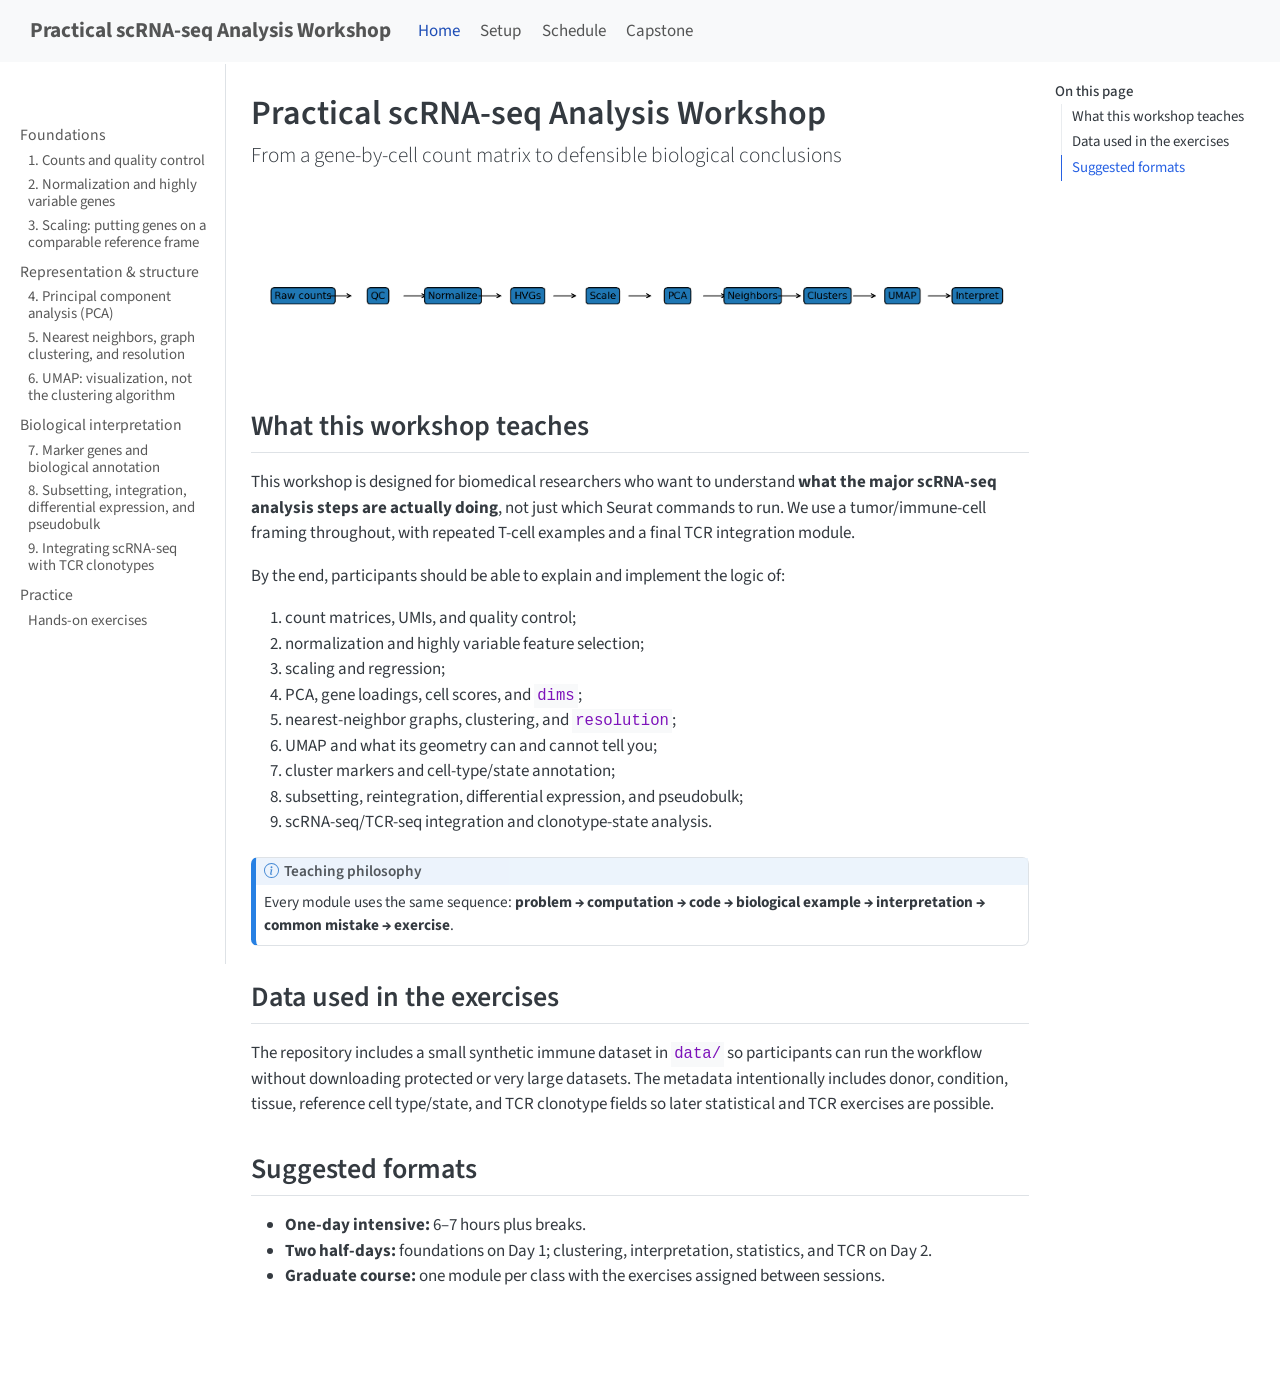
==== index.html @ 1e68eed1 "Built site for gh-pages" ====
<!DOCTYPE html>
<html xmlns="http://www.w3.org/1999/xhtml" lang="en" xml:lang="en"><head>

<meta charset="utf-8">
<meta name="generator" content="quarto-1.7.32">

<meta name="viewport" content="width=device-width, initial-scale=1.0, user-scalable=yes">


<title>Practical scRNA-seq Analysis Workshop</title>
<style>
code{white-space: pre-wrap;}
span.smallcaps{font-variant: small-caps;}
div.columns{display: flex; gap: min(4vw, 1.5em);}
div.column{flex: auto; overflow-x: auto;}
div.hanging-indent{margin-left: 1.5em; text-indent: -1.5em;}
ul.task-list{list-style: none;}
ul.task-list li input[type="checkbox"] {
  width: 0.8em;
  margin: 0 0.8em 0.2em -1em; /* quarto-specific, see https://github.com/quarto-dev/quarto-cli/issues/4556 */ 
  vertical-align: middle;
}
</style>


<script src="site_libs/quarto-nav/quarto-nav.js"></script>
<script src="site_libs/quarto-nav/headroom.min.js"></script>
<script src="site_libs/clipboard/clipboard.min.js"></script>
<script src="site_libs/quarto-search/autocomplete.umd.js"></script>
<script src="site_libs/quarto-search/fuse.min.js"></script>
<script src="site_libs/quarto-search/quarto-search.js"></script>
<meta name="quarto:offset" content="./">
<script src="site_libs/quarto-html/quarto.js" type="module"></script>
<script src="site_libs/quarto-html/tabsets/tabsets.js" type="module"></script>
<script src="site_libs/quarto-html/popper.min.js"></script>
<script src="site_libs/quarto-html/tippy.umd.min.js"></script>
<script src="site_libs/quarto-html/anchor.min.js"></script>
<link href="site_libs/quarto-html/tippy.css" rel="stylesheet">
<link href="site_libs/quarto-html/quarto-syntax-highlighting-37eea08aefeeee20ff55810ff984fec1.css" rel="stylesheet" id="quarto-text-highlighting-styles">
<script src="site_libs/bootstrap/bootstrap.min.js"></script>
<link href="site_libs/bootstrap/bootstrap-icons.css" rel="stylesheet">
<link href="site_libs/bootstrap/bootstrap-d23f626b3b1ff3617f8e866f5221dda9.min.css" rel="stylesheet" append-hash="true" id="quarto-bootstrap" data-mode="light">
<script id="quarto-search-options" type="application/json">{
  "location": "navbar",
  "copy-button": false,
  "collapse-after": 3,
  "panel-placement": "end",
  "type": "overlay",
  "limit": 50,
  "keyboard-shortcut": [
    "f",
    "/",
    "s"
  ],
  "show-item-context": false,
  "language": {
    "search-no-results-text": "No results",
    "search-matching-documents-text": "matching documents",
    "search-copy-link-title": "Copy link to search",
    "search-hide-matches-text": "Hide additional matches",
    "search-more-match-text": "more match in this document",
    "search-more-matches-text": "more matches in this document",
    "search-clear-button-title": "Clear",
    "search-text-placeholder": "",
    "search-detached-cancel-button-title": "Cancel",
    "search-submit-button-title": "Submit",
    "search-label": "Search"
  }
}</script>


<link rel="stylesheet" href="styles.css">
</head>

<body class="nav-sidebar docked nav-fixed quarto-light">

<div id="quarto-search-results"></div>
  <header id="quarto-header" class="headroom fixed-top">
    <nav class="navbar navbar-expand-lg " data-bs-theme="dark">
      <div class="navbar-container container-fluid">
      <div class="navbar-brand-container mx-auto">
    <a class="navbar-brand" href="./index.html">
    <span class="navbar-title">Practical scRNA-seq Analysis Workshop</span>
    </a>
  </div>
            <div id="quarto-search" class="" title="Search"></div>
          <button class="navbar-toggler" type="button" data-bs-toggle="collapse" data-bs-target="#navbarCollapse" aria-controls="navbarCollapse" role="menu" aria-expanded="false" aria-label="Toggle navigation" onclick="if (window.quartoToggleHeadroom) { window.quartoToggleHeadroom(); }">
  <span class="navbar-toggler-icon"></span>
</button>
          <div class="collapse navbar-collapse" id="navbarCollapse">
            <ul class="navbar-nav navbar-nav-scroll me-auto">
  <li class="nav-item">
    <a class="nav-link active" href="./index.html" aria-current="page"> 
<span class="menu-text">Home</span></a>
  </li>  
  <li class="nav-item">
    <a class="nav-link" href="./setup.html"> 
<span class="menu-text">Setup</span></a>
  </li>  
  <li class="nav-item">
    <a class="nav-link" href="./schedule.html"> 
<span class="menu-text">Schedule</span></a>
  </li>  
  <li class="nav-item">
    <a class="nav-link" href="./capstone.html"> 
<span class="menu-text">Capstone</span></a>
  </li>  
</ul>
            <ul class="navbar-nav navbar-nav-scroll ms-auto">
  <li class="nav-item compact">
    <a class="nav-link" href="https://github.com/aezamora14/scrna-seq-workshop"> <i class="bi bi-github" role="img">
</i> 
<span class="menu-text"></span></a>
  </li>  
</ul>
          </div> <!-- /navcollapse -->
            <div class="quarto-navbar-tools">
</div>
      </div> <!-- /container-fluid -->
    </nav>
  <nav class="quarto-secondary-nav">
    <div class="container-fluid d-flex">
      <button type="button" class="quarto-btn-toggle btn" data-bs-toggle="collapse" role="button" data-bs-target=".quarto-sidebar-collapse-item" aria-controls="quarto-sidebar" aria-expanded="false" aria-label="Toggle sidebar navigation" onclick="if (window.quartoToggleHeadroom) { window.quartoToggleHeadroom(); }">
        <i class="bi bi-layout-text-sidebar-reverse"></i>
      </button>
        <nav class="quarto-page-breadcrumbs" aria-label="breadcrumb"><ol class="breadcrumb"><li class="breadcrumb-item">Practical scRNA-seq Analysis Workshop</li></ol></nav>
        <a class="flex-grow-1" role="navigation" data-bs-toggle="collapse" data-bs-target=".quarto-sidebar-collapse-item" aria-controls="quarto-sidebar" aria-expanded="false" aria-label="Toggle sidebar navigation" onclick="if (window.quartoToggleHeadroom) { window.quartoToggleHeadroom(); }">      
        </a>
      <button type="button" class="btn quarto-search-button" aria-label="Search" onclick="window.quartoOpenSearch();">
        <i class="bi bi-search"></i>
      </button>
    </div>
  </nav>
</header>
<!-- content -->
<div id="quarto-content" class="quarto-container page-columns page-rows-contents page-layout-article page-navbar">
<!-- sidebar -->
  <nav id="quarto-sidebar" class="sidebar collapse collapse-horizontal quarto-sidebar-collapse-item sidebar-navigation docked overflow-auto">
        <div class="mt-2 flex-shrink-0 align-items-center">
        <div class="sidebar-search">
        <div id="quarto-search" class="" title="Search"></div>
        </div>
        </div>
    <div class="sidebar-menu-container"> 
    <ul class="list-unstyled mt-1">
        <li class="sidebar-item sidebar-item-section">
      <div class="sidebar-item-container"> 
            <a class="sidebar-item-text sidebar-link text-start" data-bs-toggle="collapse" data-bs-target="#quarto-sidebar-section-1" role="navigation" aria-expanded="true">
 <span class="menu-text">Foundations</span></a>
          <a class="sidebar-item-toggle text-start" data-bs-toggle="collapse" data-bs-target="#quarto-sidebar-section-1" role="navigation" aria-expanded="true" aria-label="Toggle section">
            <i class="bi bi-chevron-right ms-2"></i>
          </a> 
      </div>
      <ul id="quarto-sidebar-section-1" class="collapse list-unstyled sidebar-section depth1 show">  
          <li class="sidebar-item">
  <div class="sidebar-item-container"> 
  <a href="./lessons/01-counts-qc.html" class="sidebar-item-text sidebar-link">
 <span class="menu-text">1. Counts and quality control</span></a>
  </div>
</li>
          <li class="sidebar-item">
  <div class="sidebar-item-container"> 
  <a href="./lessons/02-normalization-hvg.html" class="sidebar-item-text sidebar-link">
 <span class="menu-text">2. Normalization and highly variable genes</span></a>
  </div>
</li>
          <li class="sidebar-item">
  <div class="sidebar-item-container"> 
  <a href="./lessons/03-scaling.html" class="sidebar-item-text sidebar-link">
 <span class="menu-text">3. Scaling: putting genes on a comparable reference frame</span></a>
  </div>
</li>
      </ul>
  </li>
        <li class="sidebar-item sidebar-item-section">
      <div class="sidebar-item-container"> 
            <a class="sidebar-item-text sidebar-link text-start" data-bs-toggle="collapse" data-bs-target="#quarto-sidebar-section-2" role="navigation" aria-expanded="true">
 <span class="menu-text">Representation &amp; structure</span></a>
          <a class="sidebar-item-toggle text-start" data-bs-toggle="collapse" data-bs-target="#quarto-sidebar-section-2" role="navigation" aria-expanded="true" aria-label="Toggle section">
            <i class="bi bi-chevron-right ms-2"></i>
          </a> 
      </div>
      <ul id="quarto-sidebar-section-2" class="collapse list-unstyled sidebar-section depth1 show">  
          <li class="sidebar-item">
  <div class="sidebar-item-container"> 
  <a href="./lessons/04-pca.html" class="sidebar-item-text sidebar-link">
 <span class="menu-text">4. Principal component analysis (PCA)</span></a>
  </div>
</li>
          <li class="sidebar-item">
  <div class="sidebar-item-container"> 
  <a href="./lessons/05-neighbors-clustering.html" class="sidebar-item-text sidebar-link">
 <span class="menu-text">5. Nearest neighbors, graph clustering, and resolution</span></a>
  </div>
</li>
          <li class="sidebar-item">
  <div class="sidebar-item-container"> 
  <a href="./lessons/06-umap.html" class="sidebar-item-text sidebar-link">
 <span class="menu-text">6. UMAP: visualization, not the clustering algorithm</span></a>
  </div>
</li>
      </ul>
  </li>
        <li class="sidebar-item sidebar-item-section">
      <div class="sidebar-item-container"> 
            <a class="sidebar-item-text sidebar-link text-start" data-bs-toggle="collapse" data-bs-target="#quarto-sidebar-section-3" role="navigation" aria-expanded="true">
 <span class="menu-text">Biological interpretation</span></a>
          <a class="sidebar-item-toggle text-start" data-bs-toggle="collapse" data-bs-target="#quarto-sidebar-section-3" role="navigation" aria-expanded="true" aria-label="Toggle section">
            <i class="bi bi-chevron-right ms-2"></i>
          </a> 
      </div>
      <ul id="quarto-sidebar-section-3" class="collapse list-unstyled sidebar-section depth1 show">  
          <li class="sidebar-item">
  <div class="sidebar-item-container"> 
  <a href="./lessons/07-markers-annotation.html" class="sidebar-item-text sidebar-link">
 <span class="menu-text">7. Marker genes and biological annotation</span></a>
  </div>
</li>
          <li class="sidebar-item">
  <div class="sidebar-item-container"> 
  <a href="./lessons/08-subsetting-integration-de.html" class="sidebar-item-text sidebar-link">
 <span class="menu-text">8. Subsetting, integration, differential expression, and pseudobulk</span></a>
  </div>
</li>
          <li class="sidebar-item">
  <div class="sidebar-item-container"> 
  <a href="./lessons/09-tcr-integration.html" class="sidebar-item-text sidebar-link">
 <span class="menu-text">9. Integrating scRNA-seq with TCR clonotypes</span></a>
  </div>
</li>
      </ul>
  </li>
        <li class="sidebar-item sidebar-item-section">
      <div class="sidebar-item-container"> 
            <a class="sidebar-item-text sidebar-link text-start" data-bs-toggle="collapse" data-bs-target="#quarto-sidebar-section-4" role="navigation" aria-expanded="true">
 <span class="menu-text">Practice</span></a>
          <a class="sidebar-item-toggle text-start" data-bs-toggle="collapse" data-bs-target="#quarto-sidebar-section-4" role="navigation" aria-expanded="true" aria-label="Toggle section">
            <i class="bi bi-chevron-right ms-2"></i>
          </a> 
      </div>
      <ul id="quarto-sidebar-section-4" class="collapse list-unstyled sidebar-section depth1 show">  
          <li class="sidebar-item">
  <div class="sidebar-item-container"> 
  <a href="./exercises/index.html" class="sidebar-item-text sidebar-link">
 <span class="menu-text">Hands-on exercises</span></a>
  </div>
</li>
      </ul>
  </li>
    </ul>
    </div>
</nav>
<div id="quarto-sidebar-glass" class="quarto-sidebar-collapse-item" data-bs-toggle="collapse" data-bs-target=".quarto-sidebar-collapse-item"></div>
<!-- margin-sidebar -->
    <div id="quarto-margin-sidebar" class="sidebar margin-sidebar">
        <nav id="TOC" role="doc-toc" class="toc-active">
    <h2 id="toc-title">On this page</h2>
   
  <ul>
  <li><a href="#what-this-workshop-teaches" id="toc-what-this-workshop-teaches" class="nav-link active" data-scroll-target="#what-this-workshop-teaches">What this workshop teaches</a></li>
  <li><a href="#data-used-in-the-exercises" id="toc-data-used-in-the-exercises" class="nav-link" data-scroll-target="#data-used-in-the-exercises">Data used in the exercises</a></li>
  <li><a href="#suggested-formats" id="toc-suggested-formats" class="nav-link" data-scroll-target="#suggested-formats">Suggested formats</a></li>
  </ul>
</nav>
    </div>
<!-- main -->
<main class="content" id="quarto-document-content">

<header id="title-block-header" class="quarto-title-block default">
<div class="quarto-title">
<h1 class="title">Practical scRNA-seq Analysis Workshop</h1>
<p class="subtitle lead">From a gene-by-cell count matrix to defensible biological conclusions</p>
</div>



<div class="quarto-title-meta">

    
  
    
  </div>
  


</header>


<p><img src="figures/workflow.png" class="img-fluid" style="width:100.0%" alt="scRNA-seq analysis workflow"></p>
<section id="what-this-workshop-teaches" class="level2">
<h2 class="anchored" data-anchor-id="what-this-workshop-teaches">What this workshop teaches</h2>
<p>This workshop is designed for biomedical researchers who want to understand <strong>what the major scRNA-seq analysis steps are actually doing</strong>, not just which Seurat commands to run. We use a tumor/immune-cell framing throughout, with repeated T-cell examples and a final TCR integration module.</p>
<p>By the end, participants should be able to explain and implement the logic of:</p>
<ol type="1">
<li>count matrices, UMIs, and quality control;</li>
<li>normalization and highly variable feature selection;</li>
<li>scaling and regression;</li>
<li>PCA, gene loadings, cell scores, and <code>dims</code>;</li>
<li>nearest-neighbor graphs, clustering, and <code>resolution</code>;</li>
<li>UMAP and what its geometry can and cannot tell you;</li>
<li>cluster markers and cell-type/state annotation;</li>
<li>subsetting, reintegration, differential expression, and pseudobulk;</li>
<li>scRNA-seq/TCR-seq integration and clonotype-state analysis.</li>
</ol>
<div class="callout callout-style-default callout-note callout-titled">
<div class="callout-header d-flex align-content-center">
<div class="callout-icon-container">
<i class="callout-icon"></i>
</div>
<div class="callout-title-container flex-fill">
Teaching philosophy
</div>
</div>
<div class="callout-body-container callout-body">
<p>Every module uses the same sequence: <strong>problem → computation → code → biological example → interpretation → common mistake → exercise</strong>.</p>
</div>
</div>
</section>
<section id="data-used-in-the-exercises" class="level2">
<h2 class="anchored" data-anchor-id="data-used-in-the-exercises">Data used in the exercises</h2>
<p>The repository includes a small synthetic immune dataset in <code>data/</code> so participants can run the workflow without downloading protected or very large datasets. The metadata intentionally includes donor, condition, tissue, reference cell type/state, and TCR clonotype fields so later statistical and TCR exercises are possible.</p>
</section>
<section id="suggested-formats" class="level2">
<h2 class="anchored" data-anchor-id="suggested-formats">Suggested formats</h2>
<ul>
<li><strong>One-day intensive:</strong> 6–7 hours plus breaks.</li>
<li><strong>Two half-days:</strong> foundations on Day 1; clustering, interpretation, statistics, and TCR on Day 2.</li>
<li><strong>Graduate course:</strong> one module per class with the exercises assigned between sessions.</li>
</ul>


</section>

</main> <!-- /main -->
<script id="quarto-html-after-body" type="application/javascript">
  window.document.addEventListener("DOMContentLoaded", function (event) {
    const icon = "";
    const anchorJS = new window.AnchorJS();
    anchorJS.options = {
      placement: 'right',
      icon: icon
    };
    anchorJS.add('.anchored');
    const isCodeAnnotation = (el) => {
      for (const clz of el.classList) {
        if (clz.startsWith('code-annotation-')) {                     
          return true;
        }
      }
      return false;
    }
    const onCopySuccess = function(e) {
      // button target
      const button = e.trigger;
      // don't keep focus
      button.blur();
      // flash "checked"
      button.classList.add('code-copy-button-checked');
      var currentTitle = button.getAttribute("title");
      button.setAttribute("title", "Copied!");
      let tooltip;
      if (window.bootstrap) {
        button.setAttribute("data-bs-toggle", "tooltip");
        button.setAttribute("data-bs-placement", "left");
        button.setAttribute("data-bs-title", "Copied!");
        tooltip = new bootstrap.Tooltip(button, 
          { trigger: "manual", 
            customClass: "code-copy-button-tooltip",
            offset: [0, -8]});
        tooltip.show();    
      }
      setTimeout(function() {
        if (tooltip) {
          tooltip.hide();
          button.removeAttribute("data-bs-title");
          button.removeAttribute("data-bs-toggle");
          button.removeAttribute("data-bs-placement");
        }
        button.setAttribute("title", currentTitle);
        button.classList.remove('code-copy-button-checked');
      }, 1000);
      // clear code selection
      e.clearSelection();
    }
    const getTextToCopy = function(trigger) {
        const codeEl = trigger.previousElementSibling.cloneNode(true);
        for (const childEl of codeEl.children) {
          if (isCodeAnnotation(childEl)) {
            childEl.remove();
          }
        }
        return codeEl.innerText;
    }
    const clipboard = new window.ClipboardJS('.code-copy-button:not([data-in-quarto-modal])', {
      text: getTextToCopy
    });
    clipboard.on('success', onCopySuccess);
    if (window.document.getElementById('quarto-embedded-source-code-modal')) {
      const clipboardModal = new window.ClipboardJS('.code-copy-button[data-in-quarto-modal]', {
        text: getTextToCopy,
        container: window.document.getElementById('quarto-embedded-source-code-modal')
      });
      clipboardModal.on('success', onCopySuccess);
    }
      var localhostRegex = new RegExp(/^(?:http|https):\/\/localhost\:?[0-9]*\//);
      var mailtoRegex = new RegExp(/^mailto:/);
        var filterRegex = new RegExp('/' + window.location.host + '/');
      var isInternal = (href) => {
          return filterRegex.test(href) || localhostRegex.test(href) || mailtoRegex.test(href);
      }
      // Inspect non-navigation links and adorn them if external
     var links = window.document.querySelectorAll('a[href]:not(.nav-link):not(.navbar-brand):not(.toc-action):not(.sidebar-link):not(.sidebar-item-toggle):not(.pagination-link):not(.no-external):not([aria-hidden]):not(.dropdown-item):not(.quarto-navigation-tool):not(.about-link)');
      for (var i=0; i<links.length; i++) {
        const link = links[i];
        if (!isInternal(link.href)) {
          // undo the damage that might have been done by quarto-nav.js in the case of
          // links that we want to consider external
          if (link.dataset.originalHref !== undefined) {
            link.href = link.dataset.originalHref;
          }
        }
      }
    function tippyHover(el, contentFn, onTriggerFn, onUntriggerFn) {
      const config = {
        allowHTML: true,
        maxWidth: 500,
        delay: 100,
        arrow: false,
        appendTo: function(el) {
            return el.parentElement;
        },
        interactive: true,
        interactiveBorder: 10,
        theme: 'quarto',
        placement: 'bottom-start',
      };
      if (contentFn) {
        config.content = contentFn;
      }
      if (onTriggerFn) {
        config.onTrigger = onTriggerFn;
      }
      if (onUntriggerFn) {
        config.onUntrigger = onUntriggerFn;
      }
      window.tippy(el, config); 
    }
    const noterefs = window.document.querySelectorAll('a[role="doc-noteref"]');
    for (var i=0; i<noterefs.length; i++) {
      const ref = noterefs[i];
      tippyHover(ref, function() {
        // use id or data attribute instead here
        let href = ref.getAttribute('data-footnote-href') || ref.getAttribute('href');
        try { href = new URL(href).hash; } catch {}
        const id = href.replace(/^#\/?/, "");
        const note = window.document.getElementById(id);
        if (note) {
          return note.innerHTML;
        } else {
          return "";
        }
      });
    }
    const xrefs = window.document.querySelectorAll('a.quarto-xref');
    const processXRef = (id, note) => {
      // Strip column container classes
      const stripColumnClz = (el) => {
        el.classList.remove("page-full", "page-columns");
        if (el.children) {
          for (const child of el.children) {
            stripColumnClz(child);
          }
        }
      }
      stripColumnClz(note)
      if (id === null || id.startsWith('sec-')) {
        // Special case sections, only their first couple elements
        const container = document.createElement("div");
        if (note.children && note.children.length > 2) {
          container.appendChild(note.children[0].cloneNode(true));
          for (let i = 1; i < note.children.length; i++) {
            const child = note.children[i];
            if (child.tagName === "P" && child.innerText === "") {
              continue;
            } else {
              container.appendChild(child.cloneNode(true));
              break;
            }
          }
          if (window.Quarto?.typesetMath) {
            window.Quarto.typesetMath(container);
          }
          return container.innerHTML
        } else {
          if (window.Quarto?.typesetMath) {
            window.Quarto.typesetMath(note);
          }
          return note.innerHTML;
        }
      } else {
        // Remove any anchor links if they are present
        const anchorLink = note.querySelector('a.anchorjs-link');
        if (anchorLink) {
          anchorLink.remove();
        }
        if (window.Quarto?.typesetMath) {
          window.Quarto.typesetMath(note);
        }
        if (note.classList.contains("callout")) {
          return note.outerHTML;
        } else {
          return note.innerHTML;
        }
      }
    }
    for (var i=0; i<xrefs.length; i++) {
      const xref = xrefs[i];
      tippyHover(xref, undefined, function(instance) {
        instance.disable();
        let url = xref.getAttribute('href');
        let hash = undefined; 
        if (url.startsWith('#')) {
          hash = url;
        } else {
          try { hash = new URL(url).hash; } catch {}
        }
        if (hash) {
          const id = hash.replace(/^#\/?/, "");
          const note = window.document.getElementById(id);
          if (note !== null) {
            try {
              const html = processXRef(id, note.cloneNode(true));
              instance.setContent(html);
            } finally {
              instance.enable();
              instance.show();
            }
          } else {
            // See if we can fetch this
            fetch(url.split('#')[0])
            .then(res => res.text())
            .then(html => {
              const parser = new DOMParser();
              const htmlDoc = parser.parseFromString(html, "text/html");
              const note = htmlDoc.getElementById(id);
              if (note !== null) {
                const html = processXRef(id, note);
                instance.setContent(html);
              } 
            }).finally(() => {
              instance.enable();
              instance.show();
            });
          }
        } else {
          // See if we can fetch a full url (with no hash to target)
          // This is a special case and we should probably do some content thinning / targeting
          fetch(url)
          .then(res => res.text())
          .then(html => {
            const parser = new DOMParser();
            const htmlDoc = parser.parseFromString(html, "text/html");
            const note = htmlDoc.querySelector('main.content');
            if (note !== null) {
              // This should only happen for chapter cross references
              // (since there is no id in the URL)
              // remove the first header
              if (note.children.length > 0 && note.children[0].tagName === "HEADER") {
                note.children[0].remove();
              }
              const html = processXRef(null, note);
              instance.setContent(html);
            } 
          }).finally(() => {
            instance.enable();
            instance.show();
          });
        }
      }, function(instance) {
      });
    }
        let selectedAnnoteEl;
        const selectorForAnnotation = ( cell, annotation) => {
          let cellAttr = 'data-code-cell="' + cell + '"';
          let lineAttr = 'data-code-annotation="' +  annotation + '"';
          const selector = 'span[' + cellAttr + '][' + lineAttr + ']';
          return selector;
        }
        const selectCodeLines = (annoteEl) => {
          const doc = window.document;
          const targetCell = annoteEl.getAttribute("data-target-cell");
          const targetAnnotation = annoteEl.getAttribute("data-target-annotation");
          const annoteSpan = window.document.querySelector(selectorForAnnotation(targetCell, targetAnnotation));
          const lines = annoteSpan.getAttribute("data-code-lines").split(",");
          const lineIds = lines.map((line) => {
            return targetCell + "-" + line;
          })
          let top = null;
          let height = null;
          let parent = null;
          if (lineIds.length > 0) {
              //compute the position of the single el (top and bottom and make a div)
              const el = window.document.getElementById(lineIds[0]);
              top = el.offsetTop;
              height = el.offsetHeight;
              parent = el.parentElement.parentElement;
            if (lineIds.length > 1) {
              const lastEl = window.document.getElementById(lineIds[lineIds.length - 1]);
              const bottom = lastEl.offsetTop + lastEl.offsetHeight;
              height = bottom - top;
            }
            if (top !== null && height !== null && parent !== null) {
              // cook up a div (if necessary) and position it 
              let div = window.document.getElementById("code-annotation-line-highlight");
              if (div === null) {
                div = window.document.createElement("div");
                div.setAttribute("id", "code-annotation-line-highlight");
                div.style.position = 'absolute';
                parent.appendChild(div);
              }
              div.style.top = top - 2 + "px";
              div.style.height = height + 4 + "px";
              div.style.left = 0;
              let gutterDiv = window.document.getElementById("code-annotation-line-highlight-gutter");
              if (gutterDiv === null) {
                gutterDiv = window.document.createElement("div");
                gutterDiv.setAttribute("id", "code-annotation-line-highlight-gutter");
                gutterDiv.style.position = 'absolute';
                const codeCell = window.document.getElementById(targetCell);
                const gutter = codeCell.querySelector('.code-annotation-gutter');
                gutter.appendChild(gutterDiv);
              }
              gutterDiv.style.top = top - 2 + "px";
              gutterDiv.style.height = height + 4 + "px";
            }
            selectedAnnoteEl = annoteEl;
          }
        };
        const unselectCodeLines = () => {
          const elementsIds = ["code-annotation-line-highlight", "code-annotation-line-highlight-gutter"];
          elementsIds.forEach((elId) => {
            const div = window.document.getElementById(elId);
            if (div) {
              div.remove();
            }
          });
          selectedAnnoteEl = undefined;
        };
          // Handle positioning of the toggle
      window.addEventListener(
        "resize",
        throttle(() => {
          elRect = undefined;
          if (selectedAnnoteEl) {
            selectCodeLines(selectedAnnoteEl);
          }
        }, 10)
      );
      function throttle(fn, ms) {
      let throttle = false;
      let timer;
        return (...args) => {
          if(!throttle) { // first call gets through
              fn.apply(this, args);
              throttle = true;
          } else { // all the others get throttled
              if(timer) clearTimeout(timer); // cancel #2
              timer = setTimeout(() => {
                fn.apply(this, args);
                timer = throttle = false;
              }, ms);
          }
        };
      }
        // Attach click handler to the DT
        const annoteDls = window.document.querySelectorAll('dt[data-target-cell]');
        for (const annoteDlNode of annoteDls) {
          annoteDlNode.addEventListener('click', (event) => {
            const clickedEl = event.target;
            if (clickedEl !== selectedAnnoteEl) {
              unselectCodeLines();
              const activeEl = window.document.querySelector('dt[data-target-cell].code-annotation-active');
              if (activeEl) {
                activeEl.classList.remove('code-annotation-active');
              }
              selectCodeLines(clickedEl);
              clickedEl.classList.add('code-annotation-active');
            } else {
              // Unselect the line
              unselectCodeLines();
              clickedEl.classList.remove('code-annotation-active');
            }
          });
        }
    const findCites = (el) => {
      const parentEl = el.parentElement;
      if (parentEl) {
        const cites = parentEl.dataset.cites;
        if (cites) {
          return {
            el,
            cites: cites.split(' ')
          };
        } else {
          return findCites(el.parentElement)
        }
      } else {
        return undefined;
      }
    };
    var bibliorefs = window.document.querySelectorAll('a[role="doc-biblioref"]');
    for (var i=0; i<bibliorefs.length; i++) {
      const ref = bibliorefs[i];
      const citeInfo = findCites(ref);
      if (citeInfo) {
        tippyHover(citeInfo.el, function() {
          var popup = window.document.createElement('div');
          citeInfo.cites.forEach(function(cite) {
            var citeDiv = window.document.createElement('div');
            citeDiv.classList.add('hanging-indent');
            citeDiv.classList.add('csl-entry');
            var biblioDiv = window.document.getElementById('ref-' + cite);
            if (biblioDiv) {
              citeDiv.innerHTML = biblioDiv.innerHTML;
            }
            popup.appendChild(citeDiv);
          });
          return popup.innerHTML;
        });
      }
    }
  });
  </script>
</div> <!-- /content -->




</body></html>
---- site_libs/quarto-html/tippy.css ----
.tippy-box[data-animation=fade][data-state=hidden]{opacity:0}[data-tippy-root]{max-width:calc(100vw - 10px)}.tippy-box{position:relative;background-color:#333;color:#fff;border-radius:4px;font-size:14px;line-height:1.4;white-space:normal;outline:0;transition-property:transform,visibility,opacity}.tippy-box[data-placement^=top]>.tippy-arrow{bottom:0}.tippy-box[data-placement^=top]>.tippy-arrow:before{bottom:-7px;left:0;border-width:8px 8px 0;border-top-color:initial;transform-origin:center top}.tippy-box[data-placement^=bottom]>.tippy-arrow{top:0}.tippy-box[data-placement^=bottom]>.tippy-arrow:before{top:-7px;left:0;border-width:0 8px 8px;border-bottom-color:initial;transform-origin:center bottom}.tippy-box[data-placement^=left]>.tippy-arrow{right:0}.tippy-box[data-placement^=left]>.tippy-arrow:before{border-width:8px 0 8px 8px;border-left-color:initial;right:-7px;transform-origin:center left}.tippy-box[data-placement^=right]>.tippy-arrow{left:0}.tippy-box[data-placement^=right]>.tippy-arrow:before{left:-7px;border-width:8px 8px 8px 0;border-right-color:initial;transform-origin:center right}.tippy-box[data-inertia][data-state=visible]{transition-timing-function:cubic-bezier(.54,1.5,.38,1.11)}.tippy-arrow{width:16px;height:16px;color:#333}.tippy-arrow:before{content:"";position:absolute;border-color:transparent;border-style:solid}.tippy-content{position:relative;padding:5px 9px;z-index:1}
---- site_libs/quarto-html/quarto-syntax-highlighting-37eea08aefeeee20ff55810ff984fec1.css ----
/* quarto syntax highlight colors */
:root {
  --quarto-hl-ot-color: #003B4F;
  --quarto-hl-at-color: #657422;
  --quarto-hl-ss-color: #20794D;
  --quarto-hl-an-color: #5E5E5E;
  --quarto-hl-fu-color: #4758AB;
  --quarto-hl-st-color: #20794D;
  --quarto-hl-cf-color: #003B4F;
  --quarto-hl-op-color: #5E5E5E;
  --quarto-hl-er-color: #AD0000;
  --quarto-hl-bn-color: #AD0000;
  --quarto-hl-al-color: #AD0000;
  --quarto-hl-va-color: #111111;
  --quarto-hl-bu-color: inherit;
  --quarto-hl-ex-color: inherit;
  --quarto-hl-pp-color: #AD0000;
  --quarto-hl-in-color: #5E5E5E;
  --quarto-hl-vs-color: #20794D;
  --quarto-hl-wa-color: #5E5E5E;
  --quarto-hl-do-color: #5E5E5E;
  --quarto-hl-im-color: #00769E;
  --quarto-hl-ch-color: #20794D;
  --quarto-hl-dt-color: #AD0000;
  --quarto-hl-fl-color: #AD0000;
  --quarto-hl-co-color: #5E5E5E;
  --quarto-hl-cv-color: #5E5E5E;
  --quarto-hl-cn-color: #8f5902;
  --quarto-hl-sc-color: #5E5E5E;
  --quarto-hl-dv-color: #AD0000;
  --quarto-hl-kw-color: #003B4F;
}

/* other quarto variables */
:root {
  --quarto-font-monospace: SFMono-Regular, Menlo, Monaco, Consolas, "Liberation Mono", "Courier New", monospace;
}

/* syntax highlight based on Pandoc's rules */
pre > code.sourceCode > span {
  color: #003B4F;
}

code.sourceCode > span {
  color: #003B4F;
}

div.sourceCode,
div.sourceCode pre.sourceCode {
  color: #003B4F;
}

/* Normal */
code span {
  color: #003B4F;
}

/* Alert */
code span.al {
  color: #AD0000;
  font-style: inherit;
}

/* Annotation */
code span.an {
  color: #5E5E5E;
  font-style: inherit;
}

/* Attribute */
code span.at {
  color: #657422;
  font-style: inherit;
}

/* BaseN */
code span.bn {
  color: #AD0000;
  font-style: inherit;
}

/* BuiltIn */
code span.bu {
  font-style: inherit;
}

/* ControlFlow */
code span.cf {
  color: #003B4F;
  font-weight: bold;
  font-style: inherit;
}

/* Char */
code span.ch {
  color: #20794D;
  font-style: inherit;
}

/* Constant */
code span.cn {
  color: #8f5902;
  font-style: inherit;
}

/* Comment */
code span.co {
  color: #5E5E5E;
  font-style: inherit;
}

/* CommentVar */
code span.cv {
  color: #5E5E5E;
  font-style: italic;
}

/* Documentation */
code span.do {
  color: #5E5E5E;
  font-style: italic;
}

/* DataType */
code span.dt {
  color: #AD0000;
  font-style: inherit;
}

/* DecVal */
code span.dv {
  color: #AD0000;
  font-style: inherit;
}

/* Error */
code span.er {
  color: #AD0000;
  font-style: inherit;
}

/* Extension */
code span.ex {
  font-style: inherit;
}

/* Float */
code span.fl {
  color: #AD0000;
  font-style: inherit;
}

/* Function */
code span.fu {
  color: #4758AB;
  font-style: inherit;
}

/* Import */
code span.im {
  color: #00769E;
  font-style: inherit;
}

/* Information */
code span.in {
  color: #5E5E5E;
  font-style: inherit;
}

/* Keyword */
code span.kw {
  color: #003B4F;
  font-weight: bold;
  font-style: inherit;
}

/* Operator */
code span.op {
  color: #5E5E5E;
  font-style: inherit;
}

/* Other */
code span.ot {
  color: #003B4F;
  font-style: inherit;
}

/* Preprocessor */
code span.pp {
  color: #AD0000;
  font-style: inherit;
}

/* SpecialChar */
code span.sc {
  color: #5E5E5E;
  font-style: inherit;
}

/* SpecialString */
code span.ss {
  color: #20794D;
  font-style: inherit;
}

/* String */
code span.st {
  color: #20794D;
  font-style: inherit;
}

/* Variable */
code span.va {
  color: #111111;
  font-style: inherit;
}

/* VerbatimString */
code span.vs {
  color: #20794D;
  font-style: inherit;
}

/* Warning */
code span.wa {
  color: #5E5E5E;
  font-style: italic;
}

.prevent-inlining {
  content: "</";
}

/*# sourceMappingURL=27d3d809615f7771493d095567f04340.css.map */
---- styles.css ----
.callout { border-radius: 0.4rem; }
.navbar-brand { font-weight: 700; }
code { font-size: 0.92em; }
.cell-output { border-left: 3px solid #ddd; padding-left: 1rem; }
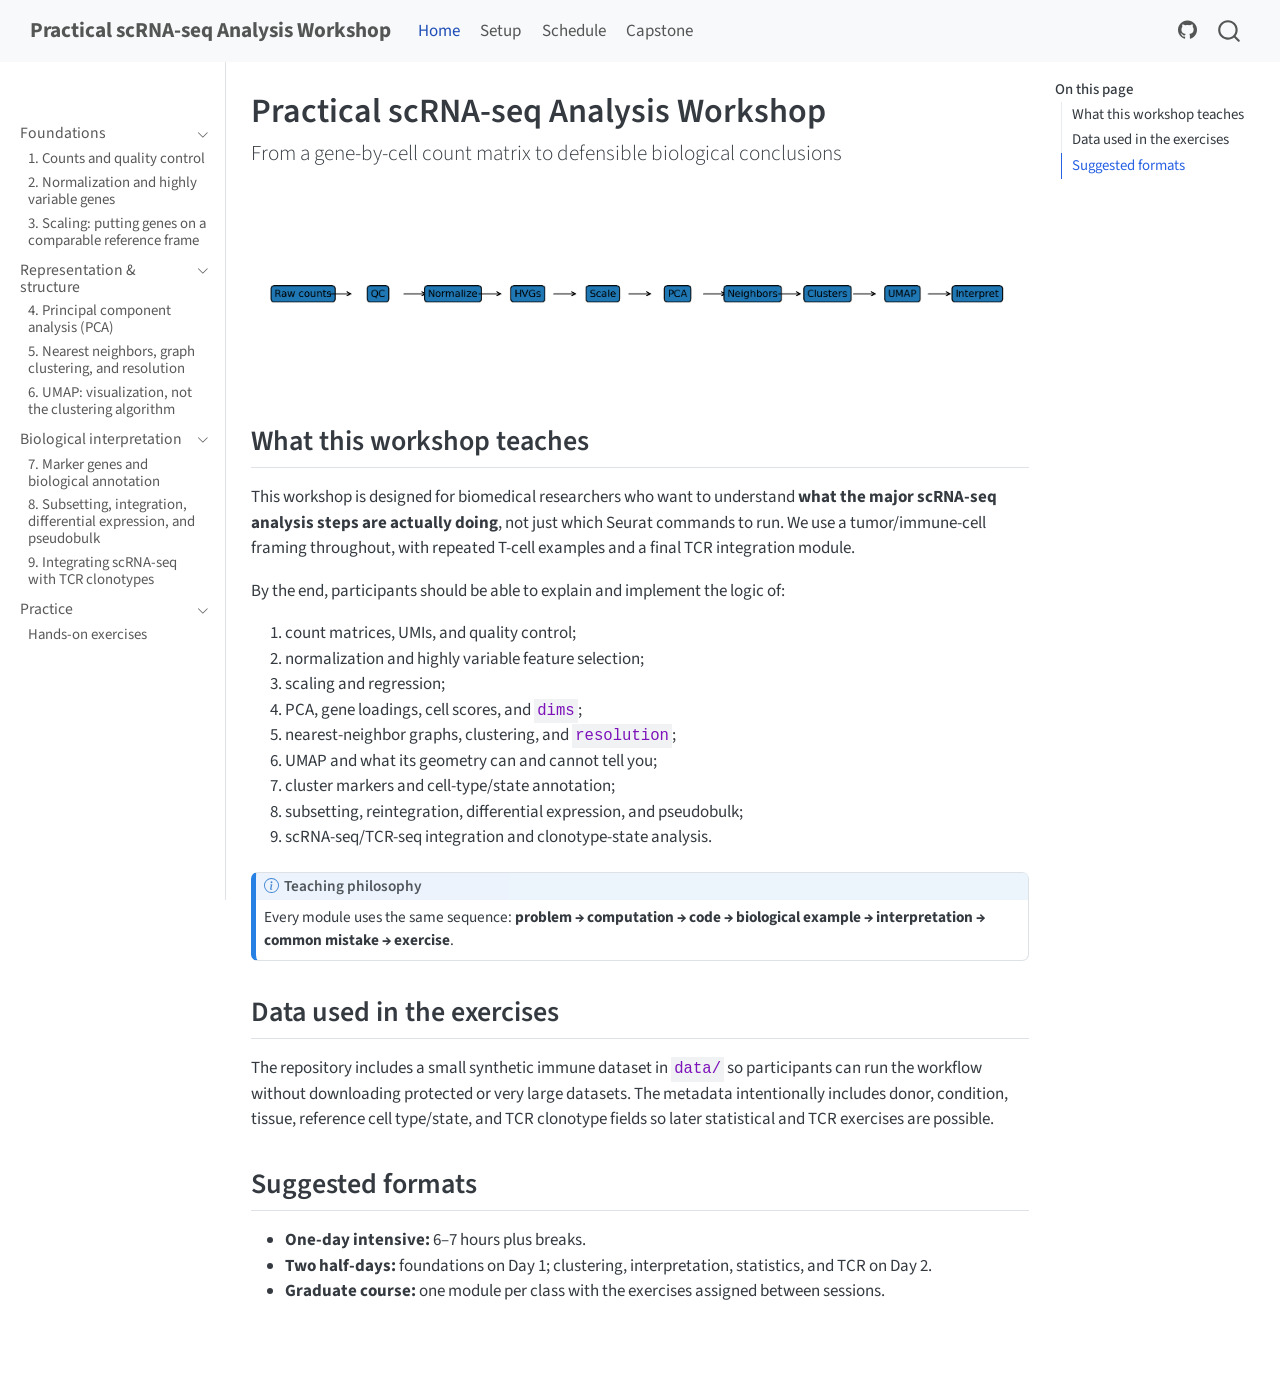
==== commit 39b1ea59: "Built site for gh-pages" ====
--- a/index.html
+++ b/index.html
@@ -2,17 +2,23 @@
 <html xmlns="http://www.w3.org/1999/xhtml" lang="en" xml:lang="en"><head>
 
 <meta charset="utf-8">
-<meta name="generator" content="quarto-1.7.32">
+<meta name="generator" content="quarto-1.10.18">
 
 <meta name="viewport" content="width=device-width, initial-scale=1.0, user-scalable=yes">
 
 
 <title>Practical scRNA-seq Analysis Workshop</title>
 <style>
-code{white-space: pre-wrap;}
+/* Default styles provided by pandoc.
+** See https://pandoc.org/MANUAL.html#variables-for-html for config info.
+*/
 span.smallcaps{font-variant: small-caps;}
-div.columns{display: flex; gap: min(4vw, 1.5em);}
-div.column{flex: auto; overflow-x: auto;}
+div.columns{display: flex; gap: 1.5em;}
+div.column{flex: auto;}
+@media screen {
+div.columns{gap: min(4vw, 1.5em);}
+div.column{overflow-x: auto;}
+}
 div.hanging-indent{margin-left: 1.5em; text-indent: -1.5em;}
 ul.task-list{list-style: none;}
 ul.task-list li input[type="checkbox"] {
@@ -36,10 +42,10 @@
 <script src="site_libs/quarto-html/tippy.umd.min.js"></script>
 <script src="site_libs/quarto-html/anchor.min.js"></script>
 <link href="site_libs/quarto-html/tippy.css" rel="stylesheet">
-<link href="site_libs/quarto-html/quarto-syntax-highlighting-37eea08aefeeee20ff55810ff984fec1.css" rel="stylesheet" id="quarto-text-highlighting-styles">
+<link href="site_libs/quarto-html/quarto-syntax-highlighting-64a204ab8560d761af7679ceaba22944.css" rel="stylesheet" id="quarto-text-highlighting-styles">
 <script src="site_libs/bootstrap/bootstrap.min.js"></script>
 <link href="site_libs/bootstrap/bootstrap-icons.css" rel="stylesheet">
-<link href="site_libs/bootstrap/bootstrap-d23f626b3b1ff3617f8e866f5221dda9.min.css" rel="stylesheet" append-hash="true" id="quarto-bootstrap" data-mode="light">
+<link href="site_libs/bootstrap/bootstrap-ee55caa158e530c0c52bbb44840fb07f.min.css" rel="stylesheet" append-hash="true" id="quarto-bootstrap" data-mode="light">
 <script id="quarto-search-options" type="application/json">{
   "location": "navbar",
   "copy-button": false,
@@ -308,7 +314,7 @@
 <i class="callout-icon"></i>
 </div>
 <div class="callout-title-container flex-fill">
-Teaching philosophy
+<span class="screen-reader-only">Note</span>Teaching philosophy
 </div>
 </div>
 <div class="callout-body-container callout-body">
@@ -383,13 +389,14 @@
       e.clearSelection();
     }
     const getTextToCopy = function(trigger) {
-        const codeEl = trigger.previousElementSibling.cloneNode(true);
-        for (const childEl of codeEl.children) {
-          if (isCodeAnnotation(childEl)) {
-            childEl.remove();
-          }
-        }
-        return codeEl.innerText;
+      const outerScaffold = trigger.parentElement.cloneNode(true);
+      const codeEl = outerScaffold.querySelector('code');
+      for (const childEl of codeEl.children) {
+        if (isCodeAnnotation(childEl)) {
+          childEl.remove();
+        }
+      }
+      return codeEl.innerText;
     }
     const clipboard = new window.ClipboardJS('.code-copy-button:not([data-in-quarto-modal])', {
       text: getTextToCopy
@@ -404,7 +411,7 @@
     }
       var localhostRegex = new RegExp(/^(?:http|https):\/\/localhost\:?[0-9]*\//);
       var mailtoRegex = new RegExp(/^mailto:/);
-        var filterRegex = new RegExp('/' + window.location.host + '/');
+        var filterRegex = new RegExp("https:\/\/aezamora14\.github\.io\/scrna-seq-workshop\/");
       var isInternal = (href) => {
           return filterRegex.test(href) || localhostRegex.test(href) || mailtoRegex.test(href);
       }
--- a/site_libs/quarto-html/quarto-syntax-highlighting-64a204ab8560d761af7679ceaba22944.css
+++ b/site_libs/quarto-html/quarto-syntax-highlighting-64a204ab8560d761af7679ceaba22944.css
@@ -0,0 +1,236 @@
+/* quarto syntax highlight colors */
+:root {
+  --quarto-hl-ot-color: #003B4F;
+  --quarto-hl-at-color: #657422;
+  --quarto-hl-ss-color: #20794D;
+  --quarto-hl-an-color: #5E5E5E;
+  --quarto-hl-fu-color: #4758AB;
+  --quarto-hl-st-color: #20794D;
+  --quarto-hl-cf-color: #003B4F;
+  --quarto-hl-op-color: #5E5E5E;
+  --quarto-hl-er-color: #AD0000;
+  --quarto-hl-bn-color: #AD0000;
+  --quarto-hl-al-color: #AD0000;
+  --quarto-hl-va-color: #111111;
+  --quarto-hl-bu-color: inherit;
+  --quarto-hl-ex-color: inherit;
+  --quarto-hl-pp-color: #AD0000;
+  --quarto-hl-in-color: #5E5E5E;
+  --quarto-hl-vs-color: #20794D;
+  --quarto-hl-wa-color: #5E5E5E;
+  --quarto-hl-do-color: #5E5E5E;
+  --quarto-hl-im-color: #00769E;
+  --quarto-hl-ch-color: #20794D;
+  --quarto-hl-dt-color: #AD0000;
+  --quarto-hl-fl-color: #AD0000;
+  --quarto-hl-co-color: #5E5E5E;
+  --quarto-hl-cv-color: #5E5E5E;
+  --quarto-hl-cn-color: #8f5902;
+  --quarto-hl-sc-color: #5E5E5E;
+  --quarto-hl-dv-color: #AD0000;
+  --quarto-hl-kw-color: #003B4F;
+}
+
+/* other quarto variables */
+:root {
+  --quarto-font-monospace: SFMono-Regular, Menlo, Monaco, Consolas, "Liberation Mono", "Courier New", monospace;
+}
+
+/* syntax highlight based on Pandoc's rules */
+pre > code.sourceCode > span {
+  color: #003B4F;
+}
+
+code.sourceCode > span {
+  color: #003B4F;
+}
+
+div.sourceCode,
+div.sourceCode pre.sourceCode {
+  color: #003B4F;
+}
+
+/* Normal */
+code span {
+  color: #003B4F;
+}
+
+/* Alert */
+code span.al {
+  color: #AD0000;
+  font-style: inherit;
+}
+
+/* Annotation */
+code span.an {
+  color: #5E5E5E;
+  font-style: inherit;
+}
+
+/* Attribute */
+code span.at {
+  color: #657422;
+  font-style: inherit;
+}
+
+/* BaseN */
+code span.bn {
+  color: #AD0000;
+  font-style: inherit;
+}
+
+/* BuiltIn */
+code span.bu {
+  font-style: inherit;
+}
+
+/* ControlFlow */
+code span.cf {
+  color: #003B4F;
+  font-weight: bold;
+  font-style: inherit;
+}
+
+/* Char */
+code span.ch {
+  color: #20794D;
+  font-style: inherit;
+}
+
+/* Constant */
+code span.cn {
+  color: #8f5902;
+  font-style: inherit;
+}
+
+/* Comment */
+code span.co {
+  color: #5E5E5E;
+  font-style: inherit;
+}
+
+/* CommentVar */
+code span.cv {
+  color: #5E5E5E;
+  font-style: italic;
+}
+
+/* Documentation */
+code span.do {
+  color: #5E5E5E;
+  font-style: italic;
+}
+
+/* DataType */
+code span.dt {
+  color: #AD0000;
+  font-style: inherit;
+}
+
+/* DecVal */
+code span.dv {
+  color: #AD0000;
+  font-style: inherit;
+}
+
+/* Error */
+code span.er {
+  color: #AD0000;
+  font-style: inherit;
+}
+
+/* Extension */
+code span.ex {
+  font-style: inherit;
+}
+
+/* Float */
+code span.fl {
+  color: #AD0000;
+  font-style: inherit;
+}
+
+/* Function */
+code span.fu {
+  color: #4758AB;
+  font-style: inherit;
+}
+
+/* Import */
+code span.im {
+  color: #00769E;
+  font-style: inherit;
+}
+
+/* Information */
+code span.in {
+  color: #5E5E5E;
+  font-style: inherit;
+}
+
+/* Keyword */
+code span.kw {
+  color: #003B4F;
+  font-weight: bold;
+  font-style: inherit;
+}
+
+/* Operator */
+code span.op {
+  color: #5E5E5E;
+  font-style: inherit;
+}
+
+/* Other */
+code span.ot {
+  color: #003B4F;
+  font-style: inherit;
+}
+
+/* Preprocessor */
+code span.pp {
+  color: #AD0000;
+  font-style: inherit;
+}
+
+/* SpecialChar */
+code span.sc {
+  color: #5E5E5E;
+  font-style: inherit;
+}
+
+/* SpecialString */
+code span.ss {
+  color: #20794D;
+  font-style: inherit;
+}
+
+/* String */
+code span.st {
+  color: #20794D;
+  font-style: inherit;
+}
+
+/* Variable */
+code span.va {
+  color: #111111;
+  font-style: inherit;
+}
+
+/* VerbatimString */
+code span.vs {
+  color: #20794D;
+  font-style: inherit;
+}
+
+/* Warning */
+code span.wa {
+  color: #5E5E5E;
+  font-style: italic;
+}
+
+.prevent-inlining {
+  content: "</";
+}
+
+/*# sourceMappingURL=9d8d5bb603a83b8298b89080a598c93b.css.map */
